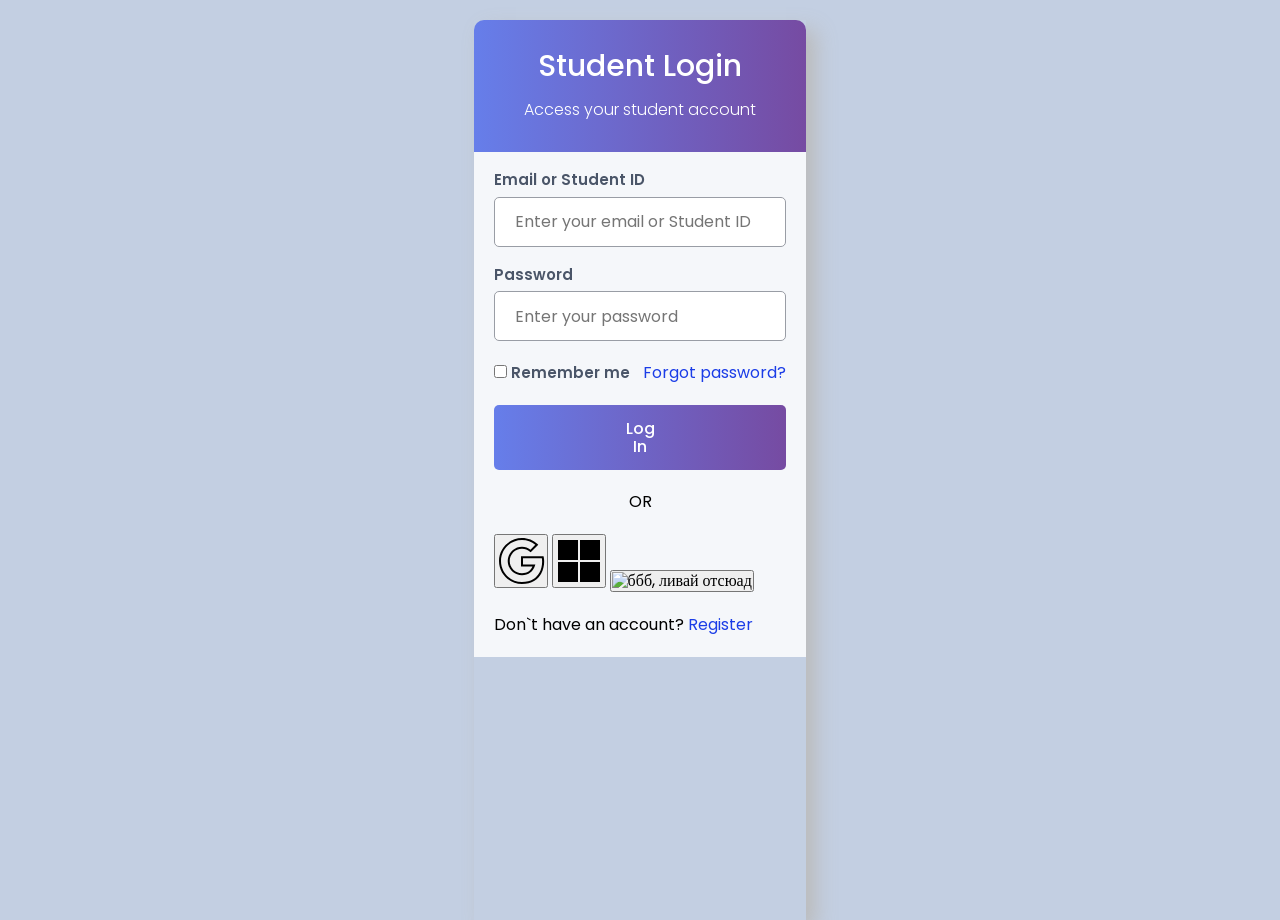
==== index.html @ a8ae7d77 "{Что делали}" ====
<!DOCTYPE html>
<html lang="en">
<head>
    <link rel="icon" href="https://i.pinimg.com/736x/44/1d/1f/441d1f100fcdefffbba4ea6226254fa3.jpg" type="image/x-icon">
    <meta charset="UTF-8">
    <meta name="viewport" content="width=device-width, initial-scale=1.0">
    <link rel="preconnect" href="https://fonts.googleapis.com">
    <link rel="preconnect" href="https://fonts.gstatic.com" crossorigin>
    <link href="https://fonts.googleapis.com/css2?family=Poppins:ital,wght@0,100;0,200;0,300;0,400;0,500;0,600;0,700;0,800;0,900;1,100;1,200;1,300;1,400;1,500;1,600;1,700;1,800;1,900&display=swap" rel="stylesheet">
    <title>LogIn</title>
    <link rel="stylesheet" href="reset.css"/> 
    <link rel="stylesheet" href="style.css"/> 
</head>
<body>
    <header>
        <h1>
            Student Login
        </h1>
        <p class="head-p">
            Access your student account
        </p>
    </header>
    <main>
        <section>
            <h2>
                Email or Student ID
            </h2>
            <input type="email" class="inputs" placeholder="Enter your email or Student ID">
        </section>
        <section>
            <h2>
                Password
            </h2>
            <p>
                <input type="password" class="inputs" placeholder="Enter your password">
            </p>
        </section>
        <section>    
            <p class="space-between">
                <span>
                    <input type="checkbox" id="check"/>
                    <label for="check">Remember me</label>
                </span>
                <span>
                    <a href="">Forgot password?</a>
                </span>
            </p>
        </section>
        <section>
            <button class="login-button">
                Log In
            </button>
        </section>
        <!--а вот тут начинается--> 
        <section class="hr-sect">
            <div class="hr">
            </div>
            <p class="text-in-hr">
                OR
            </p>
        </section>   
        
        <section>
            <button>
                <img src="assets/icons8-google.svg" alt="ббб, ливай отсюад">
            </button>
            <button>
                <img src="assets/icons8-windows-11.svg" alt="ббб, ливай отсюад">
            </button>
            <button>
                <img src="assets/icons8-apple-inc.svg" alt="ббб, ливай отсюад">
            </button>
        </section>
        <section>
            <p>
            Don`t have an account? <a href="">Register</a>
            </p> 
        </section>
    </main>
</body>
</html>
---- style.css ----
*{
    font-family: Poppins;
}
body{
    margin: 20px 37% 0 37%;
    background-color: #c3cfe2;
    box-shadow: 10px 10px 20px#bbbbbb;
}

colors{
    color:#667eea, #764ba2, #f5f7fa
    #c3cfe2
    #4a5568;
}

header{
    color:#ffffff;
    background: linear-gradient(to left, #764ba2, #667eea);
    text-align: center;
    border-top-left-radius: 10px;
    border-top-right-radius: 10px;
}
h1{
    font-size: 30px;
    font-weight: 500;
    padding:30px 0 0 0;
    color:#ffffff;
}
.head-p{
    font-weight: 300;
    padding:15px 0 30px 0;
    color: #ffffff;
}
/*меин*/
main{
    padding: 20px 20px 0 20px;
    background-color:#f5f7fa;

}
h2{
    color:#4a5568;
    font-weight: 600;
    font-size: 15px;
    padding: 0 0 8px 0;
}
label{
    color:#4a5568;
    font-weight: 600;
    font-size: 15px;
}

.inputs{
    width:100%;
    height: 50px;
    border-radius: 5px;
    padding: 0 0 0 20px;
    border:1px solid #999da5;
}
.inputs:focus{
    border:1px solid black;
}
section{
    padding:0 0 20px 0;
}
.space-between{
    display: flex;
    justify-content: space-between;
}
a{
    color:#798fff;
}

.login-button{
    color:white;
    background:linear-gradient(to left, #764ba2, #667eea);
    font-weight: 500;
    padding:15px 42.5% 15px 42.5%;
    justify-content: center;
    border: none;
    border-radius: 5px;
}
.login-button:hover{
    box-shadow: 0 0 20px#bbbbbb;
}
.login-button:active{
    transform: translate(0, -1px);
}
.hr{
    display: block;
    border-bottom: 2px solid #000000;
    
}
.hr-sect{
    display: flex;
    justify-content: center;
}
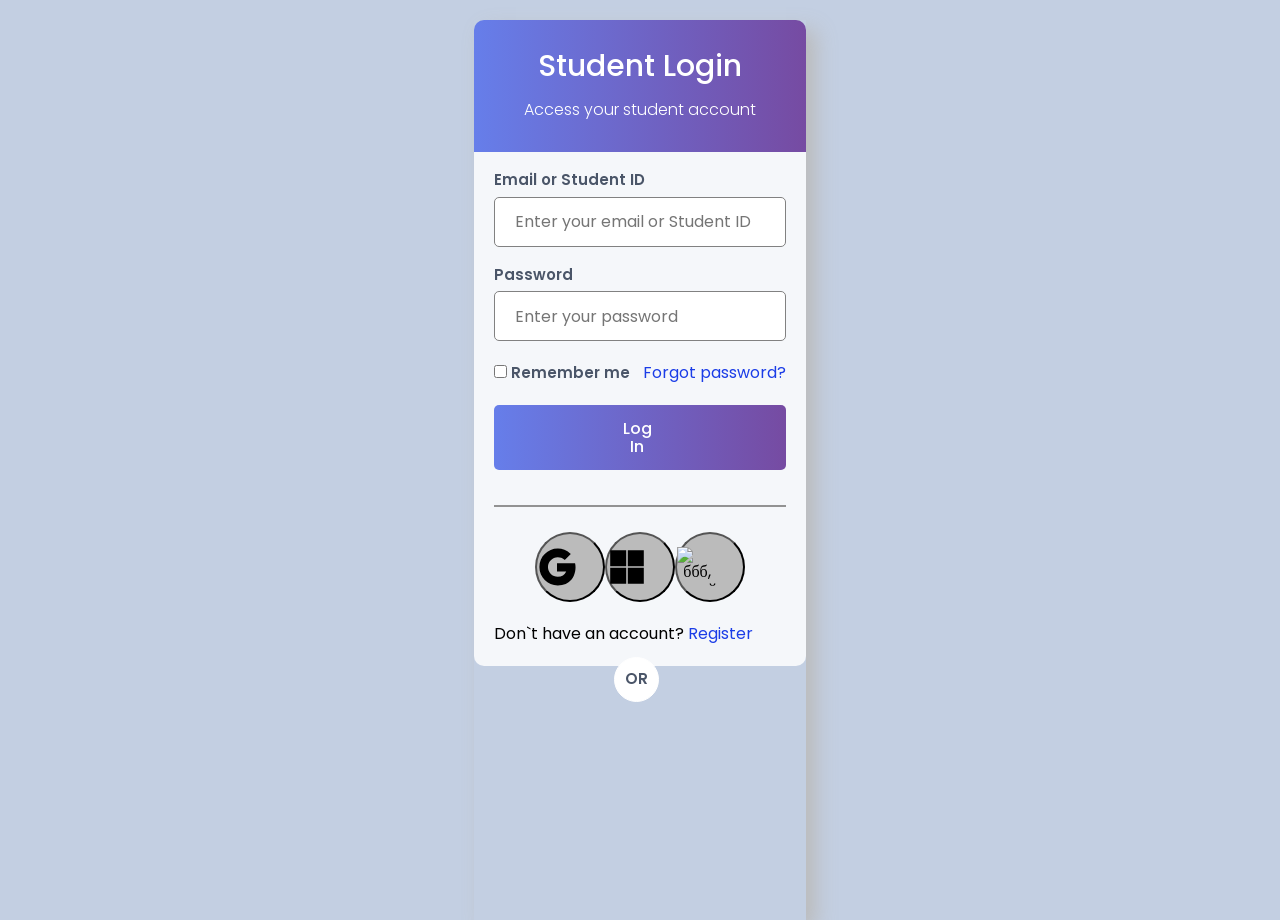
==== commit ef2efc98: "{Что делали}" ====
--- a/index.html
+++ b/index.html
@@ -8,7 +8,7 @@
     <link rel="preconnect" href="https://fonts.gstatic.com" crossorigin>
     <link href="https://fonts.googleapis.com/css2?family=Poppins:ital,wght@0,100;0,200;0,300;0,400;0,500;0,600;0,700;0,800;0,900;1,100;1,200;1,300;1,400;1,500;1,600;1,700;1,800;1,900&display=swap" rel="stylesheet">
     <title>LogIn</title>
-    <link rel="stylesheet" href="reset.css"/> 
+    <link rel="stylesheet" href="reset.css"/>
     <link rel="stylesheet" href="style.css"/> 
 </head>
 <body>
@@ -60,14 +60,14 @@
             </p>
         </section>   
         
-        <section>
-            <button>
+        <section class="buttons">
+            <button class="links">
                 <img src="assets/icons8-google.svg" alt="ббб, ливай отсюад">
             </button>
-            <button>
+            <button class="links">
                 <img src="assets/icons8-windows-11.svg" alt="ббб, ливай отсюад">
             </button>
-            <button>
+            <button class="links">
                 <img src="assets/icons8-apple-inc.svg" alt="ббб, ливай отсюад">
             </button>
         </section>
--- a/style.css
+++ b/style.css
@@ -1,3 +1,4 @@
+
 *{
     font-family: Poppins;
 }
@@ -35,6 +36,8 @@
 main{
     padding: 20px 20px 0 20px;
     background-color:#f5f7fa;
+    border-bottom-left-radius: 10px;
+    border-bottom-right-radius: 10px;
 
 }
 h2{
@@ -54,11 +57,18 @@
     height: 50px;
     border-radius: 5px;
     padding: 0 0 0 20px;
-    border:1px solid #999da5;
+    border:1px solid #818181;
 }
-.inputs:focus{
-    border:1px solid black;
+/*
+
+inputs:focus{
+    border:1px solid #0400ff;
 }
+inputs:active{
+    border:1px solid #0400ff;
+    z-index: 3;
+}
+*/
 section{
     padding:0 0 20px 0;
 }
@@ -69,12 +79,16 @@
 a{
     color:#798fff;
 }
+a:hover{
+    text-decoration: underline;
+}
 
 .login-button{
     color:white;
     background:linear-gradient(to left, #764ba2, #667eea);
     font-weight: 500;
-    padding:15px 42.5% 15px 42.5%;
+    padding:15px 43% 15px 41%;
+    display: flex;
     justify-content: center;
     border: none;
     border-radius: 5px;
@@ -85,12 +99,41 @@
 .login-button:active{
     transform: translate(0, -1px);
 }
+
+
 .hr{
-    display: block;
-    border-bottom: 2px solid #000000;
-    
+    padding-top: 15px;
+    border-bottom: 2px solid #929292;
 }
-.hr-sect{
+.text-in-hr{
+    color:#4a5568;
+    font-weight: 600;
+    font-size: 15px;
+    border: 1px solid rgb(255, 255, 255);
+    margin-left:45%;
+    margin-right: 47%;
+    border-radius: 200px;
+    background-color: white;
+    padding:10px;
+    /**/
+    position: absolute;
+    right:19px;
+    top:73%;
+}
+
+.buttons{
+    margin-top: 5px;
     display: flex;
-    justify-content: center;
+    justify-content:center;
 }
+img{
+    width:40px;
+    height:40px;
+
+}
+.links{
+    width:70px;
+    height: 70px;
+    border-radius: 300px;
+    background-color: #bbbbbb;
+}
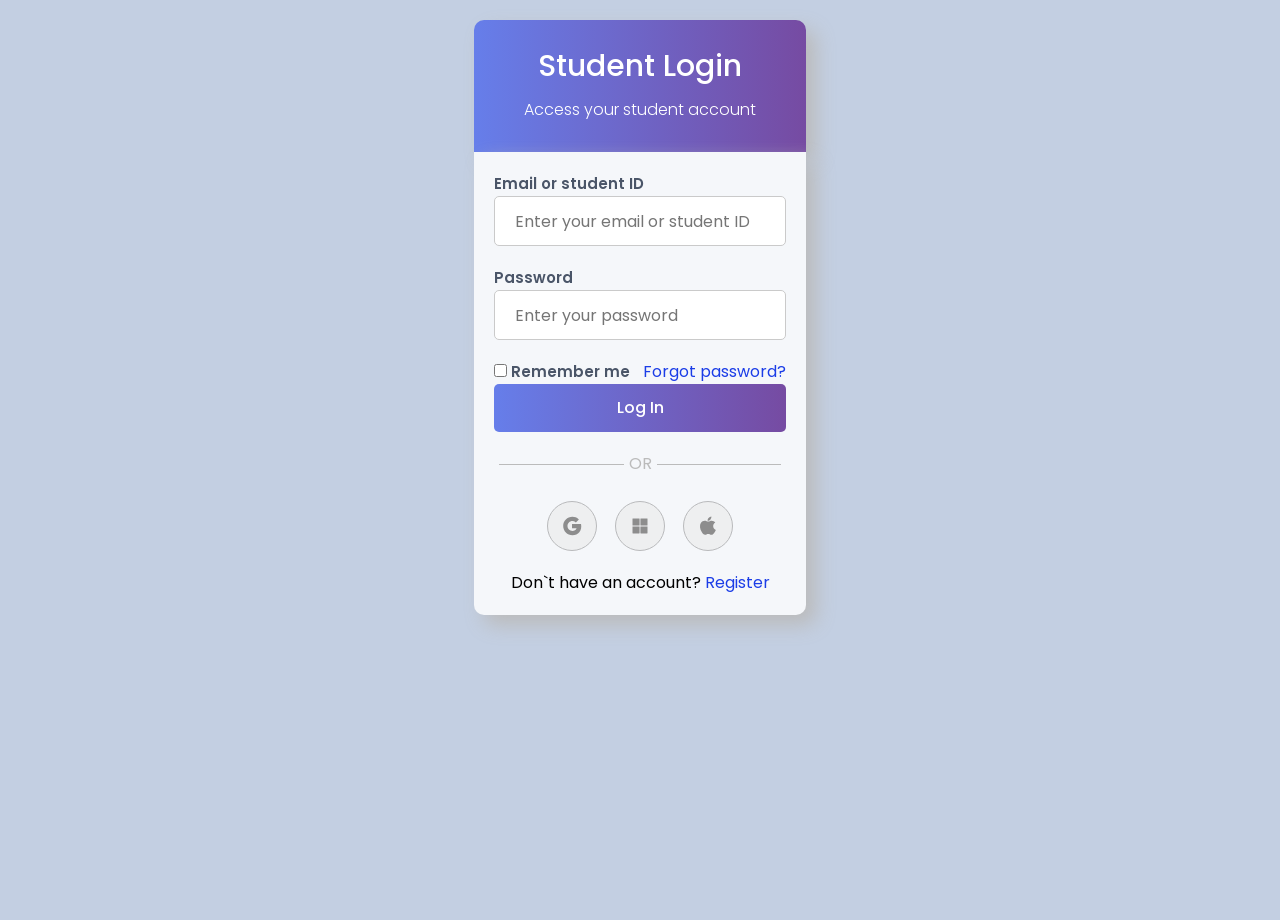
==== commit b483c8d5: "intermidiate" ====
--- a/index.html
+++ b/index.html
@@ -12,7 +12,7 @@
     <link rel="stylesheet" href="style.css"/> 
 </head>
 <body>
-    <header>
+    <header class="shadow">
         <h1>
             Student Login
         </h1>
@@ -20,59 +20,50 @@
             Access your student account
         </p>
     </header>
-    <main>
+    <main class="shadow">
         <section>
-            <h2>
-                Email or Student ID
-            </h2>
-            <input type="email" class="inputs" placeholder="Enter your email or Student ID">
-        </section>
-        <section>
-            <h2>
-                Password
-            </h2>
-            <p>
-                <input type="password" class="inputs" placeholder="Enter your password">
-            </p>
-        </section>
-        <section>    
+            <form method="POST" action="/api/login">
+                <label for="email">Email or student ID</label>
+                <input id="email" class="inputs" type="email" placeholder="Enter your email or student ID" name="email" required/>
+                <label for="password">Password</label>
+                <input id="password" class="inputs" type="password" placeholder="Enter your password" name="password" required/>
+              
             <p class="space-between">
                 <span>
-                    <input type="checkbox" id="check"/>
+                    <input type="checkbox" id="check" required/>
                     <label for="check">Remember me</label>
                 </span>
                 <span>
                     <a href="">Forgot password?</a>
                 </span>
             </p>
-        </section>
-        <section>
             <button class="login-button">
                 Log In
             </button>
+            </form>
         </section>
         <!--а вот тут начинается--> 
         <section class="hr-sect">
-            <div class="hr">
-            </div>
-            <p class="text-in-hr">
-                OR
-            </p>
+            <div class="hr_div">
+                <span class="hr"></span>
+                <span class="text_ht">OR</span>
+                <span class="hr"></span>
+            </div>    
         </section>   
         
         <section class="buttons">
             <button class="links">
-                <img src="assets/icons8-google.svg" alt="ббб, ливай отсюад">
+                <img src="assets/icons8-google (1).svg" alt="ббб, ливай отсюад">
             </button>
             <button class="links">
-                <img src="assets/icons8-windows-11.svg" alt="ббб, ливай отсюад">
+                <img src="assets/icons8-windows.svg" alt="ббб, ливай отсюад">
             </button>
             <button class="links">
                 <img src="assets/icons8-apple-inc.svg" alt="ббб, ливай отсюад">
             </button>
         </section>
         <section>
-            <p>
+            <p class="register-link">
             Don`t have an account? <a href="">Register</a>
             </p> 
         </section>
--- a/style.css
+++ b/style.css
@@ -1,139 +1,151 @@
-
-*{
+* {
     font-family: Poppins;
 }
-body{
+
+body {
     margin: 20px 37% 0 37%;
     background-color: #c3cfe2;
-    box-shadow: 10px 10px 20px#bbbbbb;
 }
 
-colors{
-    color:#667eea, #764ba2, #f5f7fa
-    #c3cfe2
-    #4a5568;
-}
-
-header{
-    color:#ffffff;
+header {
+    color: #ffffff;
     background: linear-gradient(to left, #764ba2, #667eea);
     text-align: center;
     border-top-left-radius: 10px;
     border-top-right-radius: 10px;
 }
-h1{
+
+h1 {
     font-size: 30px;
     font-weight: 500;
-    padding:30px 0 0 0;
-    color:#ffffff;
-}
-.head-p{
-    font-weight: 300;
-    padding:15px 0 30px 0;
+    padding: 30px 0 0 0;
     color: #ffffff;
 }
-/*меин*/
-main{
+
+.head-p {
+    font-weight: 300;
+    padding: 15px 0 30px 0;
+    color: #ffffff;
+}
+
+main {
     padding: 20px 20px 0 20px;
-    background-color:#f5f7fa;
+    background-color: #f5f7fa;
     border-bottom-left-radius: 10px;
     border-bottom-right-radius: 10px;
+}
 
-}
-h2{
-    color:#4a5568;
-    font-weight: 600;
-    font-size: 15px;
-    padding: 0 0 8px 0;
-}
-label{
-    color:#4a5568;
+label {
+    color: #4a5568;
     font-weight: 600;
     font-size: 15px;
 }
 
-.inputs{
-    width:100%;
+/* инпуты */
+.inputs {
+    width: 100%;
     height: 50px;
     border-radius: 5px;
-    padding: 0 0 0 20px;
-    border:1px solid #818181;
+    padding-left: 20px;
+    border: 1px solid #cacaca;
+    margin-bottom: 20px;
+    transition: border 0.3s ease;
 }
-/*
 
-inputs:focus{
-    border:1px solid #0400ff;
+.inputs:focus {
+    border: 1px solid blue;
 }
-inputs:active{
-    border:1px solid #0400ff;
-    z-index: 3;
+
+section {
+    padding: 0 0 20px 0;
 }
-*/
-section{
-    padding:0 0 20px 0;
-}
-.space-between{
+
+.space-between {
     display: flex;
     justify-content: space-between;
 }
-a{
-    color:#798fff;
+
+a {
+    color: #798fff;
 }
-a:hover{
+
+a:hover {
     text-decoration: underline;
 }
 
-.login-button{
-    color:white;
-    background:linear-gradient(to left, #764ba2, #667eea);
+.login-button {
+    color: white;
+    background: linear-gradient(to left, #764ba2, #667eea);
     font-weight: 500;
-    padding:15px 43% 15px 41%;
+    padding: 15px 0 15px 0;
     display: flex;
     justify-content: center;
     border: none;
     border-radius: 5px;
+    width: 100%;
 }
-.login-button:hover{
-    box-shadow: 0 0 20px#bbbbbb;
+
+.login-button:hover {
+    box-shadow: 0 0 20px #bbbbbb;
 }
-.login-button:active{
+
+.login-button:active {
     transform: translate(0, -1px);
 }
-
-
-.hr{
-    padding-top: 15px;
-    border-bottom: 2px solid #929292;
+.hr_sect{
+    padding:20px;
 }
-.text-in-hr{
-    color:#4a5568;
-    font-weight: 600;
-    font-size: 15px;
-    border: 1px solid rgb(255, 255, 255);
-    margin-left:45%;
-    margin-right: 47%;
-    border-radius: 200px;
-    background-color: white;
-    padding:10px;
-    /**/
-    position: absolute;
-    right:19px;
-    top:73%;
+.hr_div {
+    padding: 0px 0px;
+    color: #bbbbbb;
+    text-align: center;
+    display: flex;
+    justify-content: center;
+    padding: -50px;
 }
 
-.buttons{
+.hr {
+    margin: 12px 5px 0px;
+    width: 100%;
+    height: 1px;
+    border-bottom: 1px solid #bbbbbb;
+}
+
+/* кнопки ссылки */
+.buttons {
     margin-top: 5px;
+    margin-left: 15%;
+    margin-right: 15%;
     display: flex;
-    justify-content:center;
+    flex-direction: row;
+    justify-content: space-around;
 }
-img{
-    width:40px;
-    height:40px;
 
+.links {
+    width: 50px;
+    height: 50px;
+    border-radius: 300px;
+    background-color: #eeeff0;
+    border: 1px solid #b9babc;
+    display: flex;
+    justify-content: center;
+    align-items: center;
 }
-.links{
-    width:70px;
-    height: 70px;
-    border-radius: 300px;
-    background-color: #bbbbbb;
+
+.links:hover {
+    background-color: #d6d4d4;
+    border: 1px solid #8b909a;
 }
+
+img {
+    width: 20px;
+    height: 20px;
+}
+
+.register-link {
+    text-align: center;
+}
+
+.shadow {
+    box-shadow: 10px 10px 20px #bbbbbb;
+}
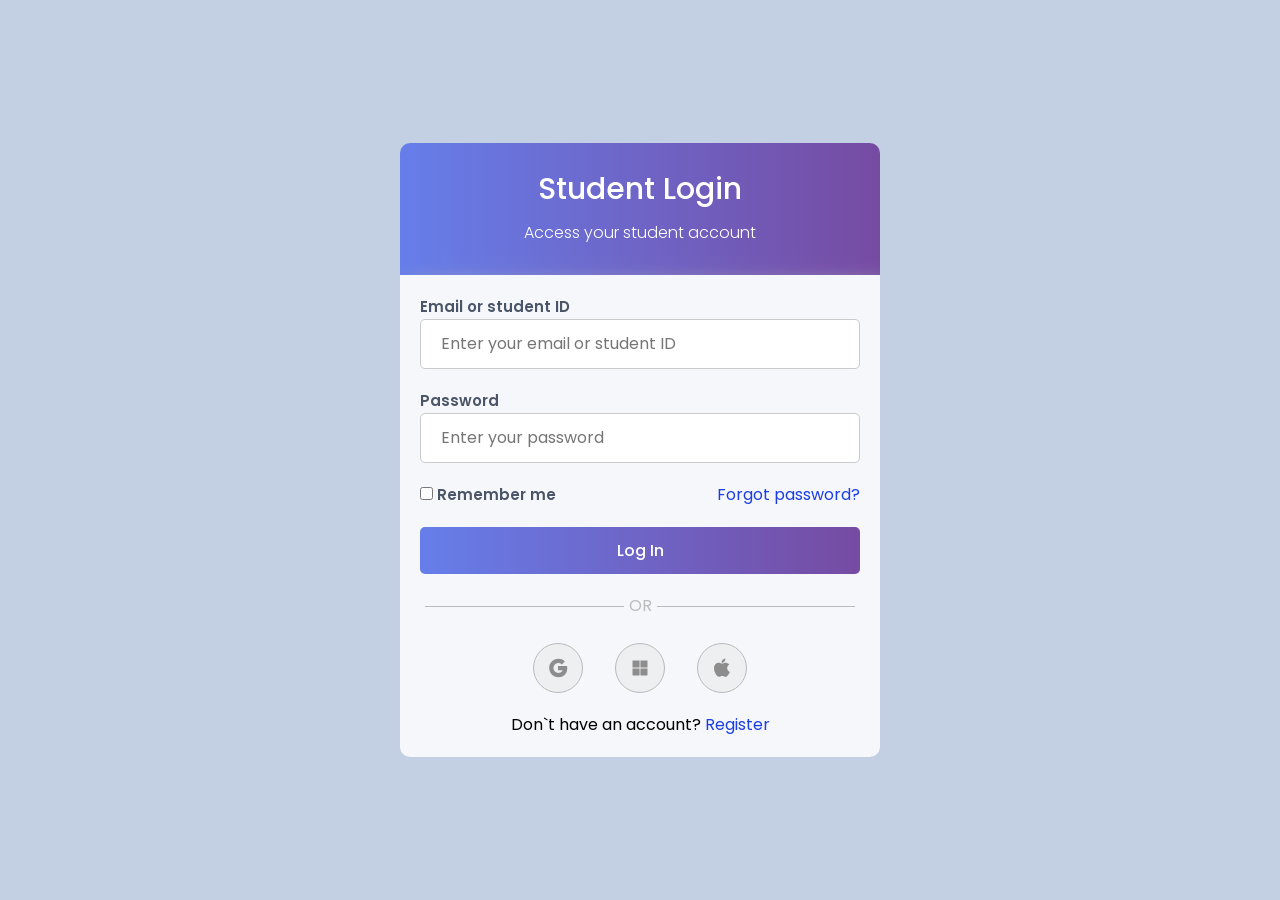
==== commit 24771f13: "Merge 496da6e791b691bc2da5a79b98f5c12becf4b9a7 into 067a0437f512785f9260cc1ff4a15e5422ec6c36" ====
--- a/index.html
+++ b/index.html
@@ -12,61 +12,64 @@
     <link rel="stylesheet" href="style.css"/> 
 </head>
 <body>
-    <header class="shadow">
-        <h1>
-            Student Login
-        </h1>
-        <p class="head-p">
-            Access your student account
-        </p>
-    </header>
-    <main class="shadow">
-        <section>
-            <form method="POST" action="/api/login">
-                <label for="email">Email or student ID</label>
-                <input id="email" class="inputs" type="email" placeholder="Enter your email or student ID" name="email" required/>
-                <label for="password">Password</label>
-                <input id="password" class="inputs" type="password" placeholder="Enter your password" name="password" required/>
-              
-            <p class="space-between">
-                <span>
-                    <input type="checkbox" id="check" required/>
-                    <label for="check">Remember me</label>
-                </span>
-                <span>
-                    <a href="">Forgot password?</a>
-                </span>
+    <div class="container">
+        <header class="shadow">
+            <h1>
+                Student Login
+            </h1>
+            <p class="head-p">
+                Access your student account
             </p>
-            <button class="login-button">
-                Log In
-            </button>
-            </form>
-        </section>
-        <!--а вот тут начинается--> 
-        <section class="hr-sect">
-            <div class="hr_div">
-                <span class="hr"></span>
-                <span class="text_ht">OR</span>
-                <span class="hr"></span>
-            </div>    
-        </section>   
-        
-        <section class="buttons">
-            <button class="links">
-                <img src="assets/icons8-google (1).svg" alt="ббб, ливай отсюад">
-            </button>
-            <button class="links">
-                <img src="assets/icons8-windows.svg" alt="ббб, ливай отсюад">
-            </button>
-            <button class="links">
-                <img src="assets/icons8-apple-inc.svg" alt="ббб, ливай отсюад">
-            </button>
-        </section>
-        <section>
-            <p class="register-link">
-            Don`t have an account? <a href="">Register</a>
-            </p> 
-        </section>
-    </main>
+        </header>
+        <main class="shadow">
+            <section>
+                <form method="POST" action="/api/login">
+                    <label for="email">Email or student ID</label>
+                    <input id="email" class="inputs" type="email" placeholder="Enter your email or student ID" name="email" required/>
+                    <label for="password">Password</label>
+                    <input id="password" class="inputs" type="password" placeholder="Enter your password" name="password" required/>
+                  
+                <p class="space-between">
+                    <span>
+                        <input type="checkbox" id="rememeber_me" name="remember" required/>
+                        <label for="rememeber_me">Remember me</label>
+                    </span>
+                    <span>
+                        <a href="">Forgot password?</a>
+                    </span>
+                </p>
+                <button class="login-button">
+                    Log In
+                </button>
+                </form>
+            </section>
+            <!--а вот тут начинается--> 
+            <section class="hr-sect">
+                <div class="hr_div">
+                    <span class="hr"></span>
+                    <span class="text_ht">OR</span>
+                    <span class="hr"></span>
+                </div>    
+            </section>   
+            
+            <section class="buttons">
+                <button class="links">
+                    <img src="assets/icons8-google (1).svg" alt="ббб, ливай отсюад">
+                </button>
+                <button class="links">
+                    <img src="assets/icons8-windows.svg" alt="ббб, ливай отсюад">
+                </button>
+                <button class="links">
+                    <img src="assets/icons8-apple-inc.svg" alt="ббб, ливай отсюад">
+                </button>
+            </section>
+            <section>
+                <p class="register-link">
+                Don`t have an account? <a href="register.html">Register</a>
+                </p> 
+            </section>
+        </main>
+    
+    </div>
 </body>
 </html>
--- a/style.css
+++ b/style.css
@@ -3,22 +3,28 @@
 }
 
 body {
-    margin: 20px 37% 0 37%;
     background-color: #c3cfe2;
+    display: flex;
+    flex-direction: column;
+    align-items:center;
+    justify-content: center;
+}
+.container{
+    max-width: 48rem;
+    border-radius: 10px;
+    overflow: hidden;
 }
 
 header {
     color: #ffffff;
     background: linear-gradient(to left, #764ba2, #667eea);
     text-align: center;
-    border-top-left-radius: 10px;
-    border-top-right-radius: 10px;
 }
 
 h1 {
     font-size: 30px;
     font-weight: 500;
-    padding: 30px 0 0 0;
+    padding-top: 30px;
     color: #ffffff;
 }
 
@@ -30,9 +36,7 @@
 
 main {
     padding: 20px 20px 0 20px;
-    background-color: #f5f7fa;
-    border-bottom-left-radius: 10px;
-    border-bottom-right-radius: 10px;
+    background-color: #f5f7fa;    
 }
 
 label {
@@ -54,6 +58,7 @@
 
 .inputs:focus {
     border: 1px solid blue;
+    outline:none;
 }
 
 section {
@@ -74,6 +79,7 @@
 }
 
 .login-button {
+    margin-top: 20px;
     color: white;
     background: linear-gradient(to left, #764ba2, #667eea);
     font-weight: 500;
@@ -93,10 +99,9 @@
     transform: translate(0, -1px);
 }
 .hr_sect{
-    padding:20px;
+    padding-top:px;
 }
 .hr_div {
-    padding: 0px 0px;
     color: #bbbbbb;
     text-align: center;
     display: flex;
@@ -114,8 +119,8 @@
 /* кнопки ссылки */
 .buttons {
     margin-top: 5px;
-    margin-left: 15%;
-    margin-right: 15%;
+    margin-left: 22%;
+    margin-right: 22%;
     display: flex;
     flex-direction: row;
     justify-content: space-around;
@@ -148,4 +153,8 @@
 
 .shadow {
     box-shadow: 10px 10px 20px #bbbbbb;
+}
+/*для регистрации*/
+select{
+    background-color: #ececec;
 }
